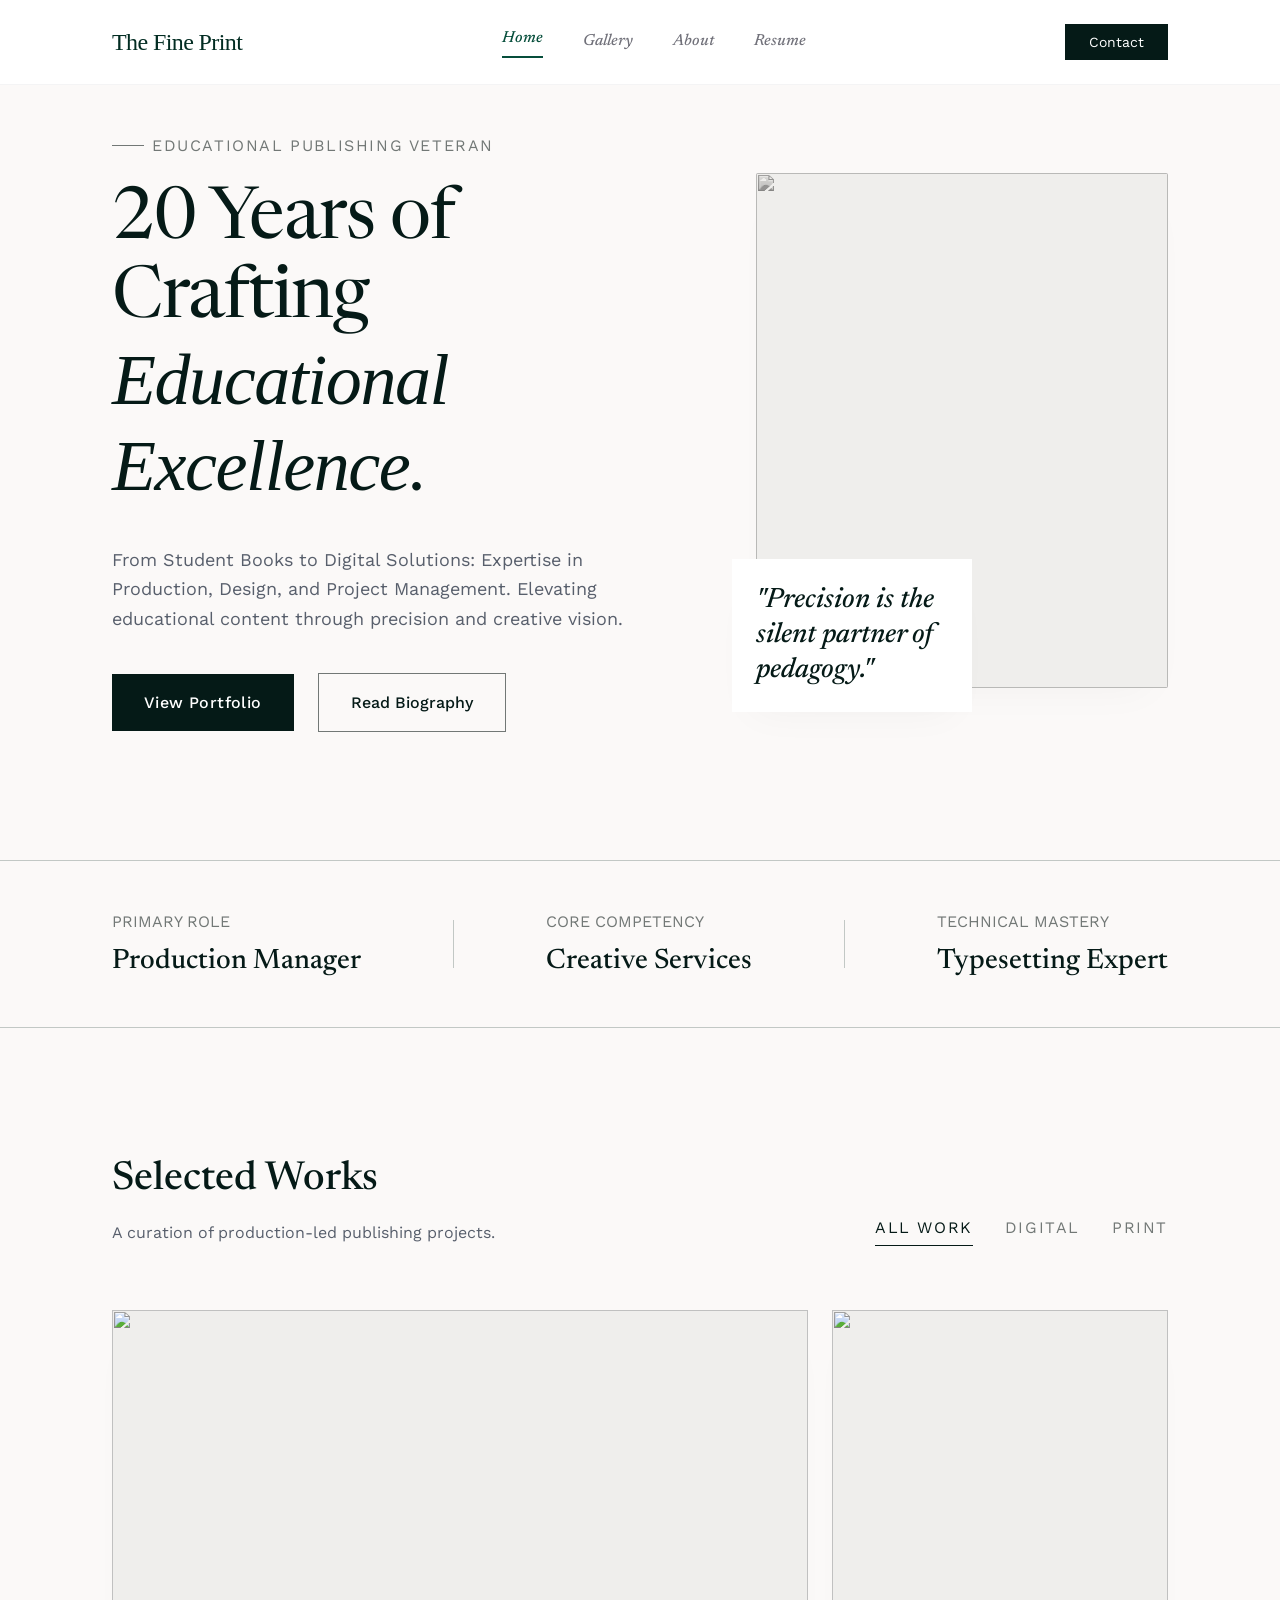
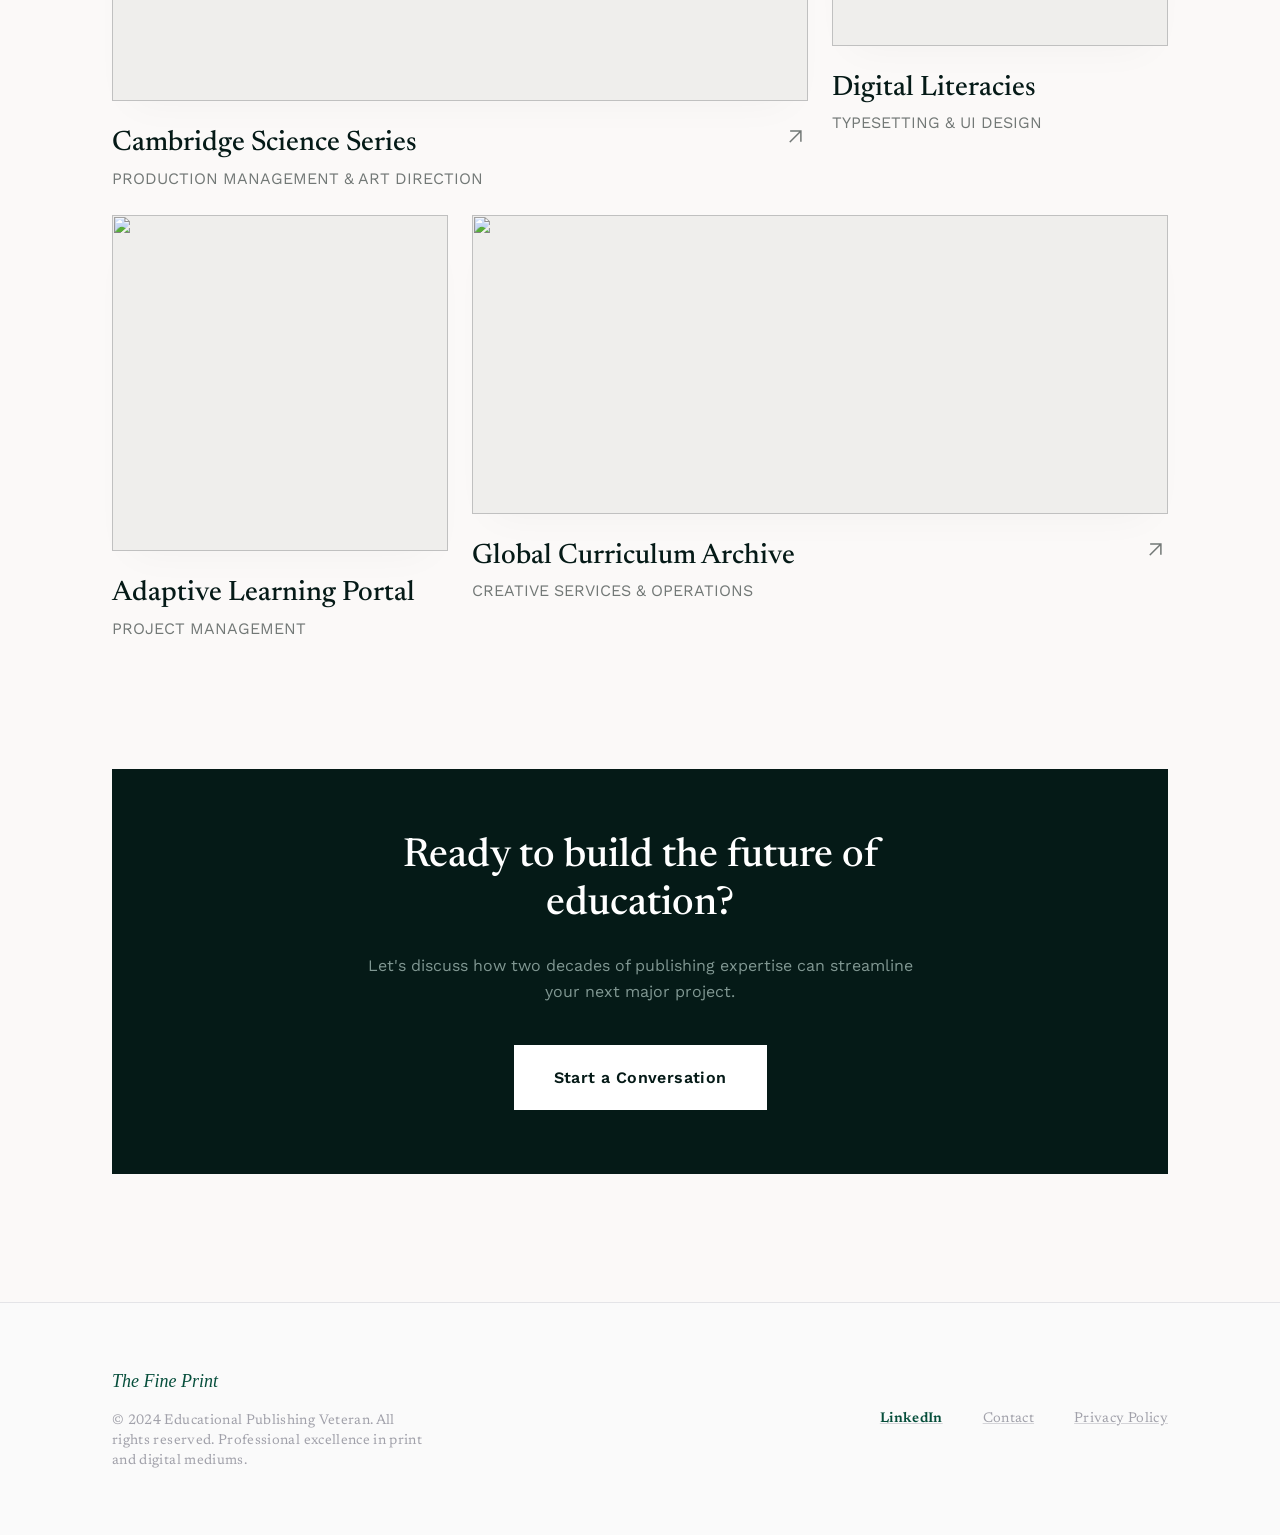
==== index.html @ 00e0f3ff "Add files via upload" ====
<!DOCTYPE html><html class="light" lang="en"><head>
<meta charset="utf-8">
<meta content="width=device-width, initial-scale=1.0" name="viewport">
<title>Publishing Archive | Professional Portfolio</title>
<script src="https://cdn.tailwindcss.com?plugins=forms,container-queries"></script>
<link href="https://fonts.googleapis.com/css2?family=Newsreader:ital,opsz,wght@0,6..72,200..800;1,6..72,200..800&amp;family=Work+Sans:wght@300;400;500;600&amp;display=swap" rel="stylesheet">
<link href="https://fonts.googleapis.com/css2?family=Material+Symbols+Outlined:wght,FILL@100..700,0..1&amp;display=swap" rel="stylesheet">
<link href="https://fonts.googleapis.com/css2?family=Material+Symbols+Outlined:wght,FILL@100..700,0..1&amp;display=swap" rel="stylesheet">
<script id="tailwind-config">
      tailwind.config = {
        darkMode: "class",
        theme: {
          extend: {
            "colors": {
                    "surface-container-high": "#e9e8e6",
                    "outline": "#727876",
                    "inverse-surface": "#303130",
                    "surface": "#fbf9f8",
                    "surface-bright": "#fbf9f8",
                    "surface-container": "#efeeec",
                    "on-primary-fixed-variant": "#364b46",
                    "tertiary": "#25120b",
                    "on-surface": "#1b1c1b",
                    "error-container": "#ffdad6",
                    "on-secondary": "#ffffff",
                    "on-background": "#1b1c1b",
                    "on-secondary-fixed": "#151c27",
                    "tertiary-container": "#3c261e",
                    "secondary": "#585f6c",
                    "secondary-fixed-dim": "#c0c7d6",
                    "surface-tint": "#4d635e",
                    "secondary-fixed": "#dce2f3",
                    "on-error-container": "#93000a",
                    "on-primary-container": "#809792",
                    "inverse-on-surface": "#f2f0ef",
                    "on-primary": "#ffffff",
                    "surface-container-low": "#f5f3f2",
                    "on-tertiary-fixed": "#2a170f",
                    "surface-container-highest": "#e3e2e1",
                    "secondary-container": "#dce2f3",
                    "primary-container": "#1a2f2b",
                    "on-error": "#ffffff",
                    "outline-variant": "#c2c8c5",
                    "on-tertiary": "#ffffff",
                    "primary": "#051a17",
                    "surface-container-lowest": "#ffffff",
                    "background": "#fbf9f8",
                    "primary-fixed-dim": "#b4ccc5",
                    "primary-fixed": "#d0e8e1",
                    "on-tertiary-container": "#ac8c80",
                    "on-secondary-fixed-variant": "#404754",
                    "tertiary-fixed-dim": "#e3bfb3",
                    "surface-dim": "#dbdad8",
                    "on-secondary-container": "#5e6572",
                    "inverse-primary": "#b4ccc5",
                    "error": "#ba1a1a",
                    "surface-variant": "#e3e2e1",
                    "on-tertiary-fixed-variant": "#5a4138",
                    "on-surface-variant": "#424846",
                    "on-primary-fixed": "#091f1b",
                    "tertiary-fixed": "#ffdbcf"
            },
            "borderRadius": {
                    "DEFAULT": "0.125rem",
                    "lg": "0.25rem",
                    "xl": "0.5rem",
                    "full": "0.75rem"
            },
            "spacing": {
                    "gutter": "32px",
                    "stack-lg": "48px",
                    "container-max": "1120px",
                    "section-padding": "128px",
                    "stack-md": "24px",
                    "unit": "8px",
                    "stack-sm": "12px"
            },
            "fontFamily": {
                    "headline-lg": ["Newsreader"],
                    "body-md": ["Work Sans"],
                    "body-lg": ["Work Sans"],
                    "headline-md": ["Newsreader"],
                    "label-sm": ["Work Sans"],
                    "display-xl": ["Newsreader"]
            },
            "fontSize": {
                    "headline-lg": ["2.5rem", {"lineHeight": "1.2", "fontWeight": "500"}],
                    "body-md": ["1rem", {"lineHeight": "1.6", "fontWeight": "400"}],
                    "body-lg": ["1.125rem", {"lineHeight": "1.7", "fontWeight": "400"}],
                    "headline-md": ["1.75rem", {"lineHeight": "1.3", "fontWeight": "500"}],
                    "label-sm": ["0.75rem", {"lineHeight": "1", "letterSpacing": "0.05em", "fontWeight": "600"}],
                    "display-xl": ["4.5rem", {"lineHeight": "1.1", "letterSpacing": "-0.02em", "fontWeight": "400"}]
            }
          },
        },
      }
    </script>
<style>
        body { background-color: #fbf9f8; color: #1b1c1b; -webkit-font-smoothing: antialiased; }
        .material-symbols-outlined { font-variation-settings: 'FILL' 0, 'wght' 300, 'GRAD' 0, 'opsz' 24; }
        .ambient-shadow { box-shadow: 0 20px 40px -20px rgba(5, 26, 23, 0.04); }
    </style>
<style>*, ::before, ::after{--tw-border-spacing-x:0;--tw-border-spacing-y:0;--tw-translate-x:0;--tw-translate-y:0;--tw-rotate:0;--tw-skew-x:0;--tw-skew-y:0;--tw-scale-x:1;--tw-scale-y:1;--tw-pan-x: ;--tw-pan-y: ;--tw-pinch-zoom: ;--tw-scroll-snap-strictness:proximity;--tw-gradient-from-position: ;--tw-gradient-via-position: ;--tw-gradient-to-position: ;--tw-ordinal: ;--tw-slashed-zero: ;--tw-numeric-figure: ;--tw-numeric-spacing: ;--tw-numeric-fraction: ;--tw-ring-inset: ;--tw-ring-offset-width:0px;--tw-ring-offset-color:#fff;--tw-ring-color:rgb(59 130 246 / 0.5);--tw-ring-offset-shadow:0 0 #0000;--tw-ring-shadow:0 0 #0000;--tw-shadow:0 0 #0000;--tw-shadow-colored:0 0 #0000;--tw-blur: ;--tw-brightness: ;--tw-contrast: ;--tw-grayscale: ;--tw-hue-rotate: ;--tw-invert: ;--tw-saturate: ;--tw-sepia: ;--tw-drop-shadow: ;--tw-backdrop-blur: ;--tw-backdrop-brightness: ;--tw-backdrop-contrast: ;--tw-backdrop-grayscale: ;--tw-backdrop-hue-rotate: ;--tw-backdrop-invert: ;--tw-backdrop-opacity: ;--tw-backdrop-saturate: ;--tw-backdrop-sepia: ;--tw-contain-size: ;--tw-contain-layout: ;--tw-contain-paint: ;--tw-contain-style: }::backdrop{--tw-border-spacing-x:0;--tw-border-spacing-y:0;--tw-translate-x:0;--tw-translate-y:0;--tw-rotate:0;--tw-skew-x:0;--tw-skew-y:0;--tw-scale-x:1;--tw-scale-y:1;--tw-pan-x: ;--tw-pan-y: ;--tw-pinch-zoom: ;--tw-scroll-snap-strictness:proximity;--tw-gradient-from-position: ;--tw-gradient-via-position: ;--tw-gradient-to-position: ;--tw-ordinal: ;--tw-slashed-zero: ;--tw-numeric-figure: ;--tw-numeric-spacing: ;--tw-numeric-fraction: ;--tw-ring-inset: ;--tw-ring-offset-width:0px;--tw-ring-offset-color:#fff;--tw-ring-color:rgb(59 130 246 / 0.5);--tw-ring-offset-shadow:0 0 #0000;--tw-ring-shadow:0 0 #0000;--tw-shadow:0 0 #0000;--tw-shadow-colored:0 0 #0000;--tw-blur: ;--tw-brightness: ;--tw-contrast: ;--tw-grayscale: ;--tw-hue-rotate: ;--tw-invert: ;--tw-saturate: ;--tw-sepia: ;--tw-drop-shadow: ;--tw-backdrop-blur: ;--tw-backdrop-brightness: ;--tw-backdrop-contrast: ;--tw-backdrop-grayscale: ;--tw-backdrop-hue-rotate: ;--tw-backdrop-invert: ;--tw-backdrop-opacity: ;--tw-backdrop-saturate: ;--tw-backdrop-sepia: ;--tw-contain-size: ;--tw-contain-layout: ;--tw-contain-paint: ;--tw-contain-style: }/* ! tailwindcss v3.4.17 | MIT License | https://tailwindcss.com */*,::after,::before{box-sizing:border-box;border-width:0;border-style:solid;border-color:#e5e7eb}::after,::before{--tw-content:''}:host,html{line-height:1.5;-webkit-text-size-adjust:100%;-moz-tab-size:4;tab-size:4;font-family:ui-sans-serif, system-ui, sans-serif, "Apple Color Emoji", "Segoe UI Emoji", "Segoe UI Symbol", "Noto Color Emoji";font-feature-settings:normal;font-variation-settings:normal;-webkit-tap-highlight-color:transparent}body{margin:0;line-height:inherit}hr{height:0;color:inherit;border-top-width:1px}abbr:where([title]){-webkit-text-decoration:underline dotted;text-decoration:underline dotted}h1,h2,h3,h4,h5,h6{font-size:inherit;font-weight:inherit}a{color:inherit;text-decoration:inherit}b,strong{font-weight:bolder}code,kbd,pre,samp{font-family:ui-monospace, SFMono-Regular, Menlo, Monaco, Consolas, "Liberation Mono", "Courier New", monospace;font-feature-settings:normal;font-variation-settings:normal;font-size:1em}small{font-size:80%}sub,sup{font-size:75%;line-height:0;position:relative;vertical-align:baseline}sub{bottom:-.25em}sup{top:-.5em}table{text-indent:0;border-color:inherit;border-collapse:collapse}button,input,optgroup,select,textarea{font-family:inherit;font-feature-settings:inherit;font-variation-settings:inherit;font-size:100%;font-weight:inherit;line-height:inherit;letter-spacing:inherit;color:inherit;margin:0;padding:0}button,select{text-transform:none}button,input:where([type=button]),input:where([type=reset]),input:where([type=submit]){-webkit-appearance:button;background-color:transparent;background-image:none}:-moz-focusring{outline:auto}:-moz-ui-invalid{box-shadow:none}progress{vertical-align:baseline}::-webkit-inner-spin-button,::-webkit-outer-spin-button{height:auto}[type=search]{-webkit-appearance:textfield;outline-offset:-2px}::-webkit-search-decoration{-webkit-appearance:none}::-webkit-file-upload-button{-webkit-appearance:button;font:inherit}summary{display:list-item}blockquote,dd,dl,figure,h1,h2,h3,h4,h5,h6,hr,p,pre{margin:0}fieldset{margin:0;padding:0}legend{padding:0}menu,ol,ul{list-style:none;margin:0;padding:0}dialog{padding:0}textarea{resize:vertical}input::placeholder,textarea::placeholder{opacity:1;color:#9ca3af}[role=button],button{cursor:pointer}:disabled{cursor:default}audio,canvas,embed,iframe,img,object,svg,video{display:block;vertical-align:middle}img,video{max-width:100%;height:auto}[hidden]:where(:not([hidden=until-found])){display:none}[type='text'],input:where(:not([type])),[type='email'],[type='url'],[type='password'],[type='number'],[type='date'],[type='datetime-local'],[type='month'],[type='search'],[type='tel'],[type='time'],[type='week'],[multiple],textarea,select{-webkit-appearance:none;appearance:none;background-color:#fff;border-color:#6b7280;border-width:1px;border-radius:0px;padding-top:0.5rem;padding-right:0.75rem;padding-bottom:0.5rem;padding-left:0.75rem;font-size:1rem;line-height:1.5rem;--tw-shadow:0 0 #0000;}[type='text']:focus, input:where(:not([type])):focus, [type='email']:focus, [type='url']:focus, [type='password']:focus, [type='number']:focus, [type='date']:focus, [type='datetime-local']:focus, [type='month']:focus, [type='search']:focus, [type='tel']:focus, [type='time']:focus, [type='week']:focus, [multiple]:focus, textarea:focus, select:focus{outline:2px solid transparent;outline-offset:2px;--tw-ring-inset:var(--tw-empty,/*!*/ /*!*/);--tw-ring-offset-width:0px;--tw-ring-offset-color:#fff;--tw-ring-color:#2563eb;--tw-ring-offset-shadow:var(--tw-ring-inset) 0 0 0 var(--tw-ring-offset-width) var(--tw-ring-offset-color);--tw-ring-shadow:var(--tw-ring-inset) 0 0 0 calc(1px + var(--tw-ring-offset-width)) var(--tw-ring-color);box-shadow:var(--tw-ring-offset-shadow), var(--tw-ring-shadow), var(--tw-shadow);border-color:#2563eb}input::placeholder,textarea::placeholder{color:#6b7280;opacity:1}::-webkit-datetime-edit-fields-wrapper{padding:0}::-webkit-date-and-time-value{min-height:1.5em;text-align:inherit}::-webkit-datetime-edit{display:inline-flex}::-webkit-datetime-edit,::-webkit-datetime-edit-year-field,::-webkit-datetime-edit-month-field,::-webkit-datetime-edit-day-field,::-webkit-datetime-edit-hour-field,::-webkit-datetime-edit-minute-field,::-webkit-datetime-edit-second-field,::-webkit-datetime-edit-millisecond-field,::-webkit-datetime-edit-meridiem-field{padding-top:0;padding-bottom:0}select{background-image:url("data:image/svg+xml,%3csvg xmlns='http://www.w3.org/2000/svg' fill='none' viewBox='0 0 20 20'%3e%3cpath stroke='%236b7280' stroke-linecap='round' stroke-linejoin='round' stroke-width='1.5' d='M6 8l4 4 4-4'/%3e%3c/svg%3e");background-position:right 0.5rem center;background-repeat:no-repeat;background-size:1.5em 1.5em;padding-right:2.5rem;print-color-adjust:exact}[multiple],[size]:where(select:not([size="1"])){background-image:initial;background-position:initial;background-repeat:unset;background-size:initial;padding-right:0.75rem;print-color-adjust:unset}[type='checkbox'],[type='radio']{-webkit-appearance:none;appearance:none;padding:0;print-color-adjust:exact;display:inline-block;vertical-align:middle;background-origin:border-box;-webkit-user-select:none;user-select:none;flex-shrink:0;height:1rem;width:1rem;color:#2563eb;background-color:#fff;border-color:#6b7280;border-width:1px;--tw-shadow:0 0 #0000}[type='checkbox']{border-radius:0px}[type='radio']{border-radius:100%}[type='checkbox']:focus,[type='radio']:focus{outline:2px solid transparent;outline-offset:2px;--tw-ring-inset:var(--tw-empty,/*!*/ /*!*/);--tw-ring-offset-width:2px;--tw-ring-offset-color:#fff;--tw-ring-color:#2563eb;--tw-ring-offset-shadow:var(--tw-ring-inset) 0 0 0 var(--tw-ring-offset-width) var(--tw-ring-offset-color);--tw-ring-shadow:var(--tw-ring-inset) 0 0 0 calc(2px + var(--tw-ring-offset-width)) var(--tw-ring-color);box-shadow:var(--tw-ring-offset-shadow), var(--tw-ring-shadow), var(--tw-shadow)}[type='checkbox']:checked,[type='radio']:checked{border-color:transparent;background-color:currentColor;background-size:100% 100%;background-position:center;background-repeat:no-repeat}[type='checkbox']:checked{background-image:url("data:image/svg+xml,%3csvg viewBox='0 0 16 16' fill='white' xmlns='http://www.w3.org/2000/svg'%3e%3cpath d='M12.207 4.793a1 1 0 010 1.414l-5 5a1 1 0 01-1.414 0l-2-2a1 1 0 011.414-1.414L6.5 9.086l4.293-4.293a1 1 0 011.414 0z'/%3e%3c/svg%3e");}@media (forced-colors: active) {[type='checkbox']:checked{-webkit-appearance:auto;appearance:auto}}[type='radio']:checked{background-image:url("data:image/svg+xml,%3csvg viewBox='0 0 16 16' fill='white' xmlns='http://www.w3.org/2000/svg'%3e%3ccircle cx='8' cy='8' r='3'/%3e%3c/svg%3e");}@media (forced-colors: active) {[type='radio']:checked{-webkit-appearance:auto;appearance:auto}}[type='checkbox']:checked:hover,[type='checkbox']:checked:focus,[type='radio']:checked:hover,[type='radio']:checked:focus{border-color:transparent;background-color:currentColor}[type='checkbox']:indeterminate{background-image:url("data:image/svg+xml,%3csvg xmlns='http://www.w3.org/2000/svg' fill='none' viewBox='0 0 16 16'%3e%3cpath stroke='white' stroke-linecap='round' stroke-linejoin='round' stroke-width='2' d='M4 8h8'/%3e%3c/svg%3e");border-color:transparent;background-color:currentColor;background-size:100% 100%;background-position:center;background-repeat:no-repeat;}@media (forced-colors: active) {[type='checkbox']:indeterminate{-webkit-appearance:auto;appearance:auto}}[type='checkbox']:indeterminate:hover,[type='checkbox']:indeterminate:focus{border-color:transparent;background-color:currentColor}[type='file']{background:unset;border-color:inherit;border-width:0;border-radius:0;padding:0;font-size:unset;line-height:inherit}[type='file']:focus{outline:1px solid ButtonText;outline:1px auto -webkit-focus-ring-color}.fixed{position:fixed}.absolute{position:absolute}.relative{position:relative}.-bottom-6{bottom:-1.5rem}.-left-6{left:-1.5rem}.top-0{top:0px}.z-50{z-index:50}.mx-auto{margin-left:auto;margin-right:auto}.mb-10{margin-bottom:2.5rem}.mb-16{margin-bottom:4rem}.mb-2{margin-bottom:0.5rem}.mb-4{margin-bottom:1rem}.mb-6{margin-bottom:1.5rem}.mb-8{margin-bottom:2rem}.mb-\[128px\]{margin-bottom:128px}.mt-1{margin-top:0.25rem}.mt-32{margin-top:8rem}.flex{display:flex}.inline-flex{display:inline-flex}.grid{display:grid}.hidden{display:none}.aspect-\[16\/9\]{aspect-ratio:16/9}.aspect-\[21\/9\]{aspect-ratio:21/9}.aspect-\[4\/5\]{aspect-ratio:4/5}.aspect-square{aspect-ratio:1 / 1}.h-12{height:3rem}.h-full{height:100%}.h-px{height:1px}.w-8{width:2rem}.w-full{width:100%}.w-px{width:1px}.max-w-2xl{max-width:42rem}.max-w-\[1120px\]{max-width:1120px}.max-w-\[240px\]{max-width:240px}.max-w-lg{max-width:32rem}.max-w-xl{max-width:36rem}.max-w-xs{max-width:20rem}.grid-cols-1{grid-template-columns:repeat(1, minmax(0, 1fr))}.flex-col{flex-direction:column}.items-start{align-items:flex-start}.items-end{align-items:flex-end}.items-center{align-items:center}.justify-between{justify-content:space-between}.gap-10{gap:2.5rem}.gap-12{gap:3rem}.gap-2{gap:0.5rem}.gap-4{gap:1rem}.gap-6{gap:1.5rem}.gap-8{gap:2rem}.overflow-hidden{overflow:hidden}.rounded-sm{border-radius:0.125rem}.border{border-width:1px}.border-y{border-top-width:1px;border-bottom-width:1px}.border-b{border-bottom-width:1px}.border-b-2{border-bottom-width:2px}.border-t{border-top-width:1px}.border-emerald-900{--tw-border-opacity:1;border-color:rgb(6 78 59 / var(--tw-border-opacity, 1))}.border-outline{--tw-border-opacity:1;border-color:rgb(114 120 118 / var(--tw-border-opacity, 1))}.border-outline-variant{--tw-border-opacity:1;border-color:rgb(194 200 197 / var(--tw-border-opacity, 1))}.border-primary{--tw-border-opacity:1;border-color:rgb(5 26 23 / var(--tw-border-opacity, 1))}.border-zinc-100{--tw-border-opacity:1;border-color:rgb(244 244 245 / var(--tw-border-opacity, 1))}.border-zinc-200{--tw-border-opacity:1;border-color:rgb(228 228 231 / var(--tw-border-opacity, 1))}.bg-outline{--tw-bg-opacity:1;background-color:rgb(114 120 118 / var(--tw-bg-opacity, 1))}.bg-outline-variant{--tw-bg-opacity:1;background-color:rgb(194 200 197 / var(--tw-bg-opacity, 1))}.bg-primary{--tw-bg-opacity:1;background-color:rgb(5 26 23 / var(--tw-bg-opacity, 1))}.bg-surface-container{--tw-bg-opacity:1;background-color:rgb(239 238 236 / var(--tw-bg-opacity, 1))}.bg-white{--tw-bg-opacity:1;background-color:rgb(255 255 255 / var(--tw-bg-opacity, 1))}.bg-white\/90{background-color:rgb(255 255 255 / 0.9)}.bg-zinc-50{--tw-bg-opacity:1;background-color:rgb(250 250 250 / var(--tw-bg-opacity, 1))}.object-cover{object-fit:cover}.p-16{padding:4rem}.p-6{padding:1.5rem}.px-10{padding-left:2.5rem;padding-right:2.5rem}.px-6{padding-left:1.5rem;padding-right:1.5rem}.px-8{padding-left:2rem;padding-right:2rem}.py-12{padding-top:3rem;padding-bottom:3rem}.py-16{padding-top:4rem;padding-bottom:4rem}.py-2{padding-top:0.5rem;padding-bottom:0.5rem}.py-4{padding-top:1rem;padding-bottom:1rem}.py-5{padding-top:1.25rem;padding-bottom:1.25rem}.py-6{padding-top:1.5rem;padding-bottom:1.5rem}.pb-1{padding-bottom:0.25rem}.pt-32{padding-top:8rem}.text-center{text-align:center}.font-\[\'Newsreader\'\]{font-family:'Newsreader'}.font-body-lg{font-family:Work Sans}.font-body-md{font-family:Work Sans}.font-display-xl{font-family:Newsreader}.font-headline-lg{font-family:Newsreader}.font-headline-md{font-family:Newsreader}.font-label-sm{font-family:Work Sans}.font-serif{font-family:ui-serif, Georgia, Cambria, "Times New Roman", Times, serif}.text-2xl{font-size:1.5rem;line-height:2rem}.text-body-lg{font-size:1.125rem;line-height:1.7;font-weight:400}.text-body-md{font-size:1rem;line-height:1.6;font-weight:400}.text-display-xl{font-size:4.5rem;line-height:1.1;letter-spacing:-0.02em;font-weight:400}.text-headline-lg{font-size:2.5rem;line-height:1.2;font-weight:500}.text-headline-md{font-size:1.75rem;line-height:1.3;font-weight:500}.text-lg{font-size:1.125rem;line-height:1.75rem}.text-sm{font-size:0.875rem;line-height:1.25rem}.font-medium{font-weight:500}.font-semibold{font-weight:600}.uppercase{text-transform:uppercase}.italic{font-style:italic}.leading-relaxed{line-height:1.625}.leading-tight{line-height:1.25}.tracking-tight{letter-spacing:-0.025em}.tracking-wide{letter-spacing:0.025em}.tracking-widest{letter-spacing:0.1em}.text-emerald-900{--tw-text-opacity:1;color:rgb(6 78 59 / var(--tw-text-opacity, 1))}.text-emerald-950{--tw-text-opacity:1;color:rgb(2 44 34 / var(--tw-text-opacity, 1))}.text-on-primary{--tw-text-opacity:1;color:rgb(255 255 255 / var(--tw-text-opacity, 1))}.text-on-primary-container{--tw-text-opacity:1;color:rgb(128 151 146 / var(--tw-text-opacity, 1))}.text-outline{--tw-text-opacity:1;color:rgb(114 120 118 / var(--tw-text-opacity, 1))}.text-primary{--tw-text-opacity:1;color:rgb(5 26 23 / var(--tw-text-opacity, 1))}.text-secondary{--tw-text-opacity:1;color:rgb(88 95 108 / var(--tw-text-opacity, 1))}.text-zinc-400{--tw-text-opacity:1;color:rgb(161 161 170 / var(--tw-text-opacity, 1))}.text-zinc-500{--tw-text-opacity:1;color:rgb(113 113 122 / var(--tw-text-opacity, 1))}.underline{-webkit-text-decoration-line:underline;text-decoration-line:underline}.decoration-zinc-300{-webkit-text-decoration-color:#d4d4d8;text-decoration-color:#d4d4d8}.opacity-90{opacity:0.9}.mix-blend-multiply{mix-blend-mode:multiply}.grayscale{--tw-grayscale:grayscale(100%);filter:var(--tw-blur) var(--tw-brightness) var(--tw-contrast) var(--tw-grayscale) var(--tw-hue-rotate) var(--tw-invert) var(--tw-saturate) var(--tw-sepia) var(--tw-drop-shadow)}.backdrop-blur-sm{--tw-backdrop-blur:blur(4px);-webkit-backdrop-filter:var(--tw-backdrop-blur) var(--tw-backdrop-brightness) var(--tw-backdrop-contrast) var(--tw-backdrop-grayscale) var(--tw-backdrop-hue-rotate) var(--tw-backdrop-invert) var(--tw-backdrop-opacity) var(--tw-backdrop-saturate) var(--tw-backdrop-sepia);backdrop-filter:var(--tw-backdrop-blur) var(--tw-backdrop-brightness) var(--tw-backdrop-contrast) var(--tw-backdrop-grayscale) var(--tw-backdrop-hue-rotate) var(--tw-backdrop-invert) var(--tw-backdrop-opacity) var(--tw-backdrop-saturate) var(--tw-backdrop-sepia)}.transition-all{transition-property:all;transition-timing-function:cubic-bezier(0.4, 0, 0.2, 1);transition-duration:150ms}.transition-colors{transition-property:color, background-color, border-color, fill, stroke, -webkit-text-decoration-color;transition-property:color, background-color, border-color, text-decoration-color, fill, stroke;transition-property:color, background-color, border-color, text-decoration-color, fill, stroke, -webkit-text-decoration-color;transition-timing-function:cubic-bezier(0.4, 0, 0.2, 1);transition-duration:150ms}.transition-transform{transition-property:transform;transition-timing-function:cubic-bezier(0.4, 0, 0.2, 1);transition-duration:150ms}.duration-300{transition-duration:300ms}.duration-700{transition-duration:700ms}.ease-in{transition-timing-function:cubic-bezier(0.4, 0, 1, 1)}.ease-in-out{transition-timing-function:cubic-bezier(0.4, 0, 0.2, 1)}.hover\:bg-emerald-900:hover{--tw-bg-opacity:1;background-color:rgb(6 78 59 / var(--tw-bg-opacity, 1))}.hover\:bg-surface-container:hover{--tw-bg-opacity:1;background-color:rgb(239 238 236 / var(--tw-bg-opacity, 1))}.hover\:text-emerald-700:hover{--tw-text-opacity:1;color:rgb(4 120 87 / var(--tw-text-opacity, 1))}.hover\:text-primary:hover{--tw-text-opacity:1;color:rgb(5 26 23 / var(--tw-text-opacity, 1))}.hover\:opacity-90:hover{opacity:0.9}.group:hover .group-hover\:scale-105{--tw-scale-x:1.05;--tw-scale-y:1.05;transform:translate(var(--tw-translate-x), var(--tw-translate-y)) rotate(var(--tw-rotate)) skewX(var(--tw-skew-x)) skewY(var(--tw-skew-y)) scaleX(var(--tw-scale-x)) scaleY(var(--tw-scale-y))}.group:hover .group-hover\:italic{font-style:italic}.dark\:border-emerald-300:is(.dark *){--tw-border-opacity:1;border-color:rgb(110 231 183 / var(--tw-border-opacity, 1))}.dark\:border-zinc-800:is(.dark *){--tw-border-opacity:1;border-color:rgb(39 39 42 / var(--tw-border-opacity, 1))}.dark\:border-zinc-900:is(.dark *){--tw-border-opacity:1;border-color:rgb(24 24 27 / var(--tw-border-opacity, 1))}.dark\:bg-zinc-900\/50:is(.dark *){background-color:rgb(24 24 27 / 0.5)}.dark\:bg-zinc-950\/90:is(.dark *){background-color:rgb(9 9 11 / 0.9)}.dark\:text-emerald-300:is(.dark *){--tw-text-opacity:1;color:rgb(110 231 183 / var(--tw-text-opacity, 1))}.dark\:text-emerald-400:is(.dark *){--tw-text-opacity:1;color:rgb(52 211 153 / var(--tw-text-opacity, 1))}.dark\:text-zinc-400:is(.dark *){--tw-text-opacity:1;color:rgb(161 161 170 / var(--tw-text-opacity, 1))}.dark\:text-zinc-50:is(.dark *){--tw-text-opacity:1;color:rgb(250 250 250 / var(--tw-text-opacity, 1))}.dark\:text-zinc-500:is(.dark *){--tw-text-opacity:1;color:rgb(113 113 122 / var(--tw-text-opacity, 1))}.dark\:hover\:text-emerald-200:hover:is(.dark *){--tw-text-opacity:1;color:rgb(167 243 208 / var(--tw-text-opacity, 1))}@media (min-width: 768px){.md\:col-span-2{grid-column:span 2 / span 2}.md\:col-span-5{grid-column:span 5 / span 5}.md\:col-span-7{grid-column:span 7 / span 7}.md\:block{display:block}.md\:flex{display:flex}.md\:grid-cols-12{grid-template-columns:repeat(12, minmax(0, 1fr))}.md\:grid-cols-3{grid-template-columns:repeat(3, minmax(0, 1fr))}.md\:flex-row{flex-direction:row}.md\:items-start{align-items:flex-start}}</style></head>
<body class="font-body-md text-body-md" data-mode="connect">
<!-- TopNavBar -->
<nav class="fixed top-0 w-full z-50 bg-white/90 backdrop-blur-sm dark:bg-zinc-950/90 border-b border-zinc-100 dark:border-zinc-900 transition-all ease-in-out duration-300">
<div class="max-w-[1120px] mx-auto flex justify-between items-center px-8 py-6">
<span class="text-2xl font-serif tracking-tight text-emerald-950 dark:text-zinc-50">The Fine Print</span>
<div class="hidden md:flex items-center gap-10 font-['Newsreader'] italic font-medium">
<a class="text-emerald-900 dark:text-emerald-300 border-b-2 border-emerald-900 dark:border-emerald-300 pb-1 hover:text-emerald-700 dark:hover:text-emerald-200 transition-colors duration-300" href="#">Home</a>
<a class="text-zinc-500 dark:text-zinc-400 hover:text-emerald-700 dark:hover:text-emerald-200 transition-colors duration-300" href="#">Gallery</a>
<a class="text-zinc-500 dark:text-zinc-400 hover:text-emerald-700 dark:hover:text-emerald-200 transition-colors duration-300" href="#">About</a>
<a class="text-zinc-500 dark:text-zinc-400 hover:text-emerald-700 dark:hover:text-emerald-200 transition-colors duration-300" href="#">Resume</a>
</div>
<button class="px-6 py-2 bg-primary text-on-primary font-body-md text-sm transition-all duration-300 hover:opacity-90">
                Contact
            </button>
</div>
</nav>
<main class="pt-32">
<!-- Hero Section -->
<section class="max-w-[1120px] mx-auto px-8 mb-[128px]">
<div class="grid grid-cols-1 md:grid-cols-12 gap-12 items-center">
<div class="md:col-span-7">
<div class="inline-flex items-center gap-2 mb-6 text-outline font-label-sm uppercase tracking-widest">
<span class="w-8 h-px bg-outline"></span>
                        Educational Publishing Veteran
                    </div>
<h1 class="font-display-xl text-display-xl text-primary mb-8 max-w-2xl">
                        20 Years of Crafting <span class="italic font-serif">Educational Excellence.</span>
</h1>
<p class="font-body-lg text-body-lg text-secondary mb-10 max-w-lg leading-relaxed">
                        From Student Books to Digital Solutions: Expertise in Production, Design, and Project Management. Elevating educational content through precision and creative vision.
                    </p>
<div class="flex items-center gap-6">
<button class="px-8 py-4 bg-primary text-on-primary font-body-md font-medium tracking-wide transition-all duration-300 hover:bg-emerald-900">
                            View Portfolio
                        </button>
<button class="px-8 py-4 border border-outline text-primary font-body-md font-medium transition-all duration-300 hover:bg-surface-container">
                            Read Biography
                        </button>
</div>
</div>
<div class="md:col-span-5 relative">
<div class="aspect-[4/5] bg-surface-container overflow-hidden rounded-sm ambient-shadow">
<img class="w-full h-full object-cover grayscale mix-blend-multiply opacity-90" data-alt="Close-up of a high-end hardcover book spine and thick textured paper pages in a minimalist studio setting with soft natural light" src="https://lh3.googleusercontent.com/aida-public/[base64]">
</div>
<div class="absolute -bottom-6 -left-6 bg-white p-6 ambient-shadow max-w-[240px]">
<p class="font-headline-md text-headline-md italic text-primary leading-tight">"Precision is the silent partner of pedagogy."</p>
</div>
</div>
</div>
</section>
<!-- Highlights Bar -->
<section class="w-full border-y border-outline-variant py-12 mb-[128px]">
<div class="max-w-[1120px] mx-auto px-8 flex flex-col md:flex-row justify-between items-center gap-8">
<div class="flex flex-col items-center md:items-start">
<span class="font-label-sm text-outline uppercase mb-2">Primary Role</span>
<span class="font-headline-md text-headline-md text-primary">Production Manager</span>
</div>
<div class="w-px h-12 bg-outline-variant hidden md:block"></div>
<div class="flex flex-col items-center md:items-start">
<span class="font-label-sm text-outline uppercase mb-2">Core Competency</span>
<span class="font-headline-md text-headline-md text-primary">Creative Services</span>
</div>
<div class="w-px h-12 bg-outline-variant hidden md:block"></div>
<div class="flex flex-col items-center md:items-start">
<span class="font-label-sm text-outline uppercase mb-2">Technical Mastery</span>
<span class="font-headline-md text-headline-md text-primary">Typesetting Expert</span>
</div>
</div>
</section>
<!-- Bento Portfolio Preview -->
<section class="max-w-[1120px] mx-auto px-8 mb-[128px]">
<div class="flex justify-between items-end mb-16">
<div>
<h2 class="font-headline-lg text-headline-lg text-primary mb-4">Selected Works</h2>
<p class="font-body-md text-secondary">A curation of production-led publishing projects.</p>
</div>
<div class="flex gap-8 font-label-sm text-outline tracking-widest uppercase">
<a class="text-primary border-b border-primary pb-1" href="#">All Work</a>
<a class="hover:text-primary transition-colors" href="#">Digital</a>
<a class="hover:text-primary transition-colors" href="#">Print</a>
</div>
</div>
<div class="grid grid-cols-1 md:grid-cols-3 gap-6">
<!-- Large Card -->
<div class="md:col-span-2 group">
<div class="aspect-[16/9] bg-surface-container mb-6 overflow-hidden ambient-shadow">
<img class="w-full h-full object-cover transition-transform duration-700 group-hover:scale-105" data-alt="Multiple open educational textbooks arranged neatly on a light wood surface with architectural shadows" src="https://lh3.googleusercontent.com/aida-public/[base64]">
</div>
<div class="flex justify-between items-start">
<div>
<h3 class="font-headline-md text-headline-md text-primary group-hover:italic transition-all">Cambridge Science Series</h3>
<p class="font-label-sm text-outline uppercase mt-1">Production Management &amp; Art Direction</p>
</div>
<span class="material-symbols-outlined text-outline">arrow_outward</span>
</div>
</div>
<!-- Small Card 1 -->
<div class="group">
<div class="aspect-square bg-surface-container mb-6 overflow-hidden ambient-shadow">
<img class="w-full h-full object-cover transition-transform duration-700 group-hover:scale-105" data-alt="Close up of sophisticated typography layout in a high-end academic journal" src="https://lh3.googleusercontent.com/aida-public/[base64]">
</div>
<div>
<h3 class="font-headline-md text-headline-md text-primary group-hover:italic transition-all">Digital Literacies</h3>
<p class="font-label-sm text-outline uppercase mt-1">Typesetting &amp; UI Design</p>
</div>
</div>
<!-- Small Card 2 -->
<div class="group">
<div class="aspect-square bg-surface-container mb-6 overflow-hidden ambient-shadow">
<img class="w-full h-full object-cover transition-transform duration-700 group-hover:scale-105" data-alt="Minimalist workspace with a tablet showing a digital learning interface next to a stack of books" src="https://lh3.googleusercontent.com/aida-public/[base64]">
</div>
<div>
<h3 class="font-headline-md text-headline-md text-primary group-hover:italic transition-all">Adaptive Learning Portal</h3>
<p class="font-label-sm text-outline uppercase mt-1">Project Management</p>
</div>
</div>
<!-- Wide Card -->
<div class="md:col-span-2 group">
<div class="aspect-[21/9] bg-surface-container mb-6 overflow-hidden ambient-shadow">
<img class="w-full h-full object-cover transition-transform duration-700 group-hover:scale-105" data-alt="Vast library with light streaming through high windows, symbolizing the depth of educational resources" src="https://lh3.googleusercontent.com/aida-public/[base64]">
</div>
<div class="flex justify-between items-start">
<div>
<h3 class="font-headline-md text-headline-md text-primary group-hover:italic transition-all">Global Curriculum Archive</h3>
<p class="font-label-sm text-outline uppercase mt-1">Creative Services &amp; Operations</p>
</div>
<span class="material-symbols-outlined text-outline">arrow_outward</span>
</div>
</div>
</div>
</section>
<!-- CTA Section -->
<section class="max-w-[1120px] mx-auto px-8 mb-[128px]">
<div class="bg-primary p-16 text-center text-on-primary">
<h2 class="font-display-xl text-headline-lg mb-6 max-w-2xl mx-auto">Ready to build the future of education?</h2>
<p class="font-body-lg text-on-primary-container mb-10 max-w-xl mx-auto">Let's discuss how two decades of publishing expertise can streamline your next major project.</p>
<button class="px-10 py-5 bg-white text-primary font-body-md font-semibold tracking-wide hover:bg-surface-container transition-colors">
                    Start a Conversation
                </button>
</div>
</section>
</main>
<!-- Footer -->
<footer class="w-full mt-32 bg-zinc-50 dark:bg-zinc-900/50 border-t border-zinc-200 dark:border-zinc-800 transition-all duration-300 ease-in">
<div class="max-w-[1120px] mx-auto flex flex-col md:flex-row justify-between items-center py-16 px-8 gap-8">
<div class="flex flex-col gap-4">
<span class="text-lg font-serif italic text-emerald-900 dark:text-emerald-400">The Fine Print</span>
<p class="font-['Newsreader'] text-sm tracking-wide text-zinc-400 dark:text-zinc-500 max-w-xs">
                    © 2024 Educational Publishing Veteran. All rights reserved. Professional excellence in print and digital mediums.
                </p>
</div>
<div class="flex gap-10 font-['Newsreader'] text-sm tracking-wide">
<a class="text-emerald-900 dark:text-emerald-300 font-semibold hover:text-emerald-700 dark:hover:text-emerald-200 underline decoration-zinc-300" href="#">LinkedIn</a>
<a class="text-zinc-400 dark:text-zinc-500 hover:text-emerald-700 dark:hover:text-emerald-200 underline decoration-zinc-300" href="#">Contact</a>
<a class="text-zinc-400 dark:text-zinc-500 hover:text-emerald-700 dark:hover:text-emerald-200 underline decoration-zinc-300" href="#">Privacy Policy</a>
</div>
</div>
</footer>
</body></html>
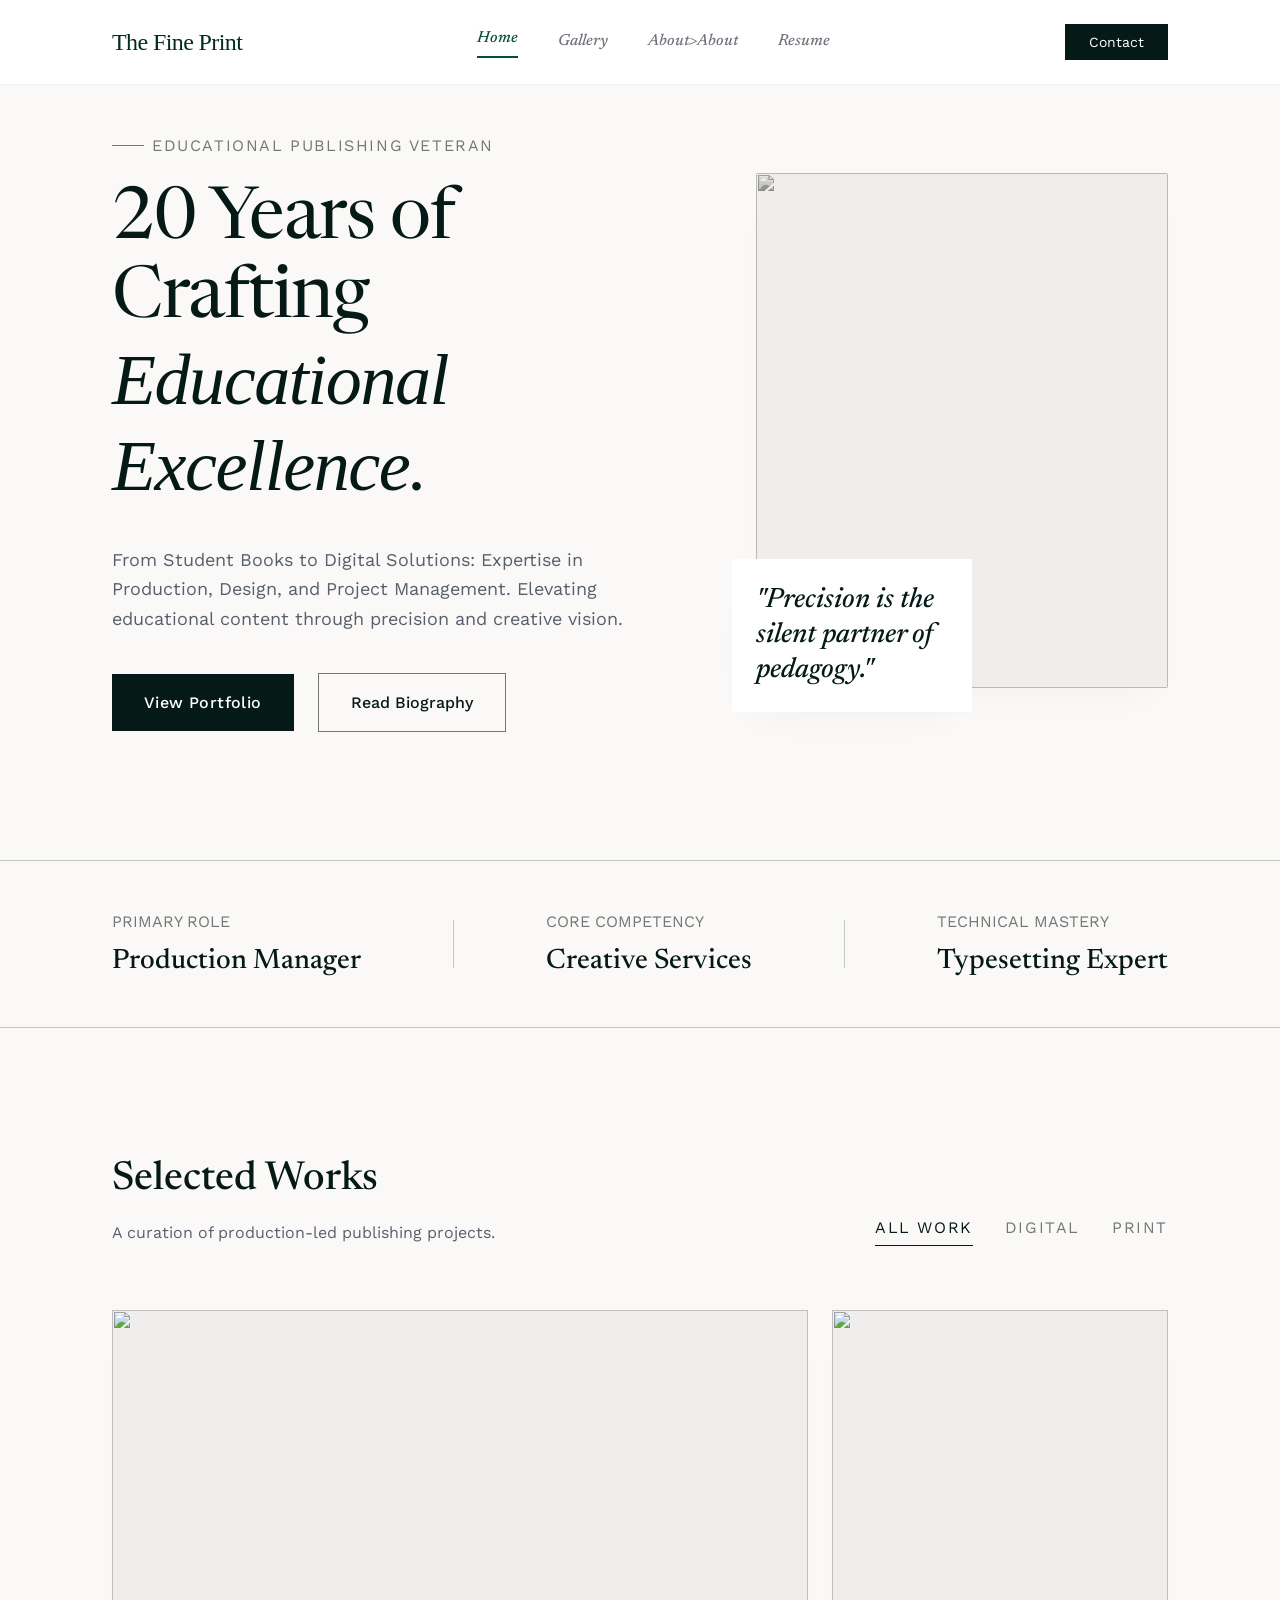
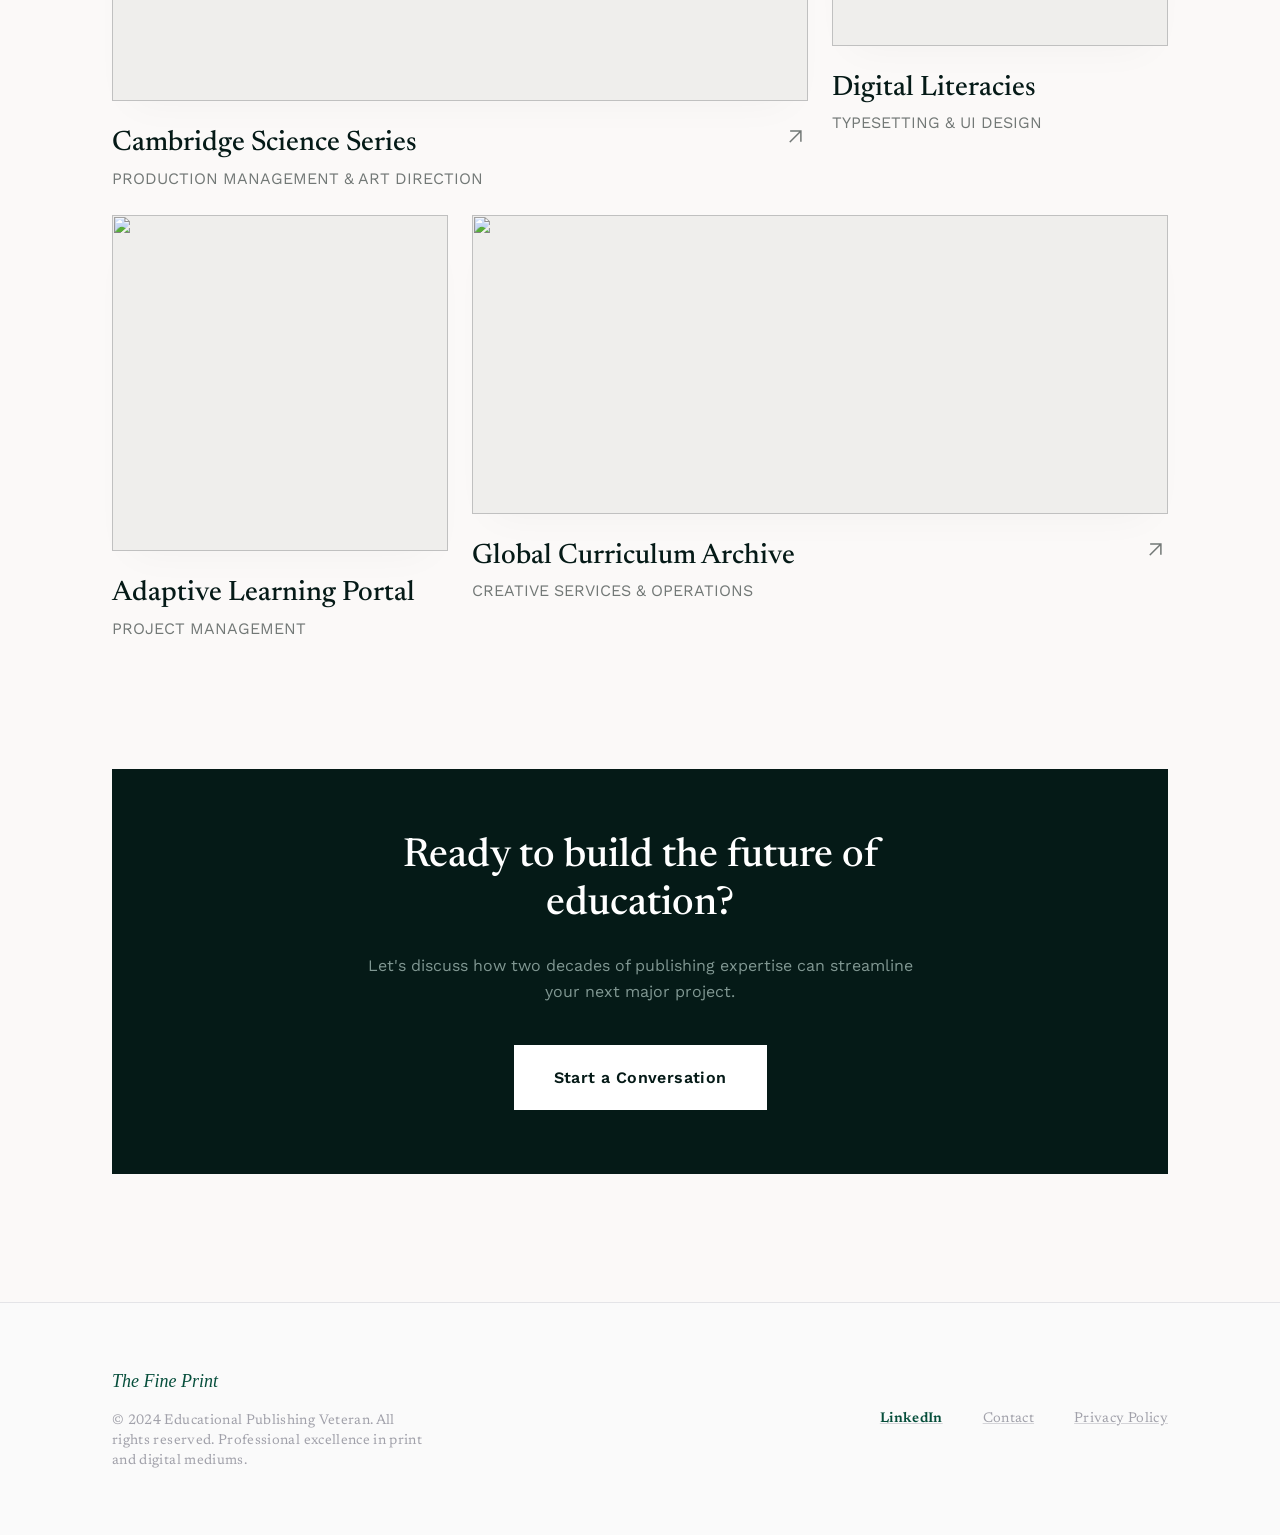
==== commit eaca858a: "Update index.html" ====
--- a/index.html
+++ b/index.html
@@ -109,7 +109,7 @@
 <div class="hidden md:flex items-center gap-10 font-['Newsreader'] italic font-medium">
 <a class="text-emerald-900 dark:text-emerald-300 border-b-2 border-emerald-900 dark:border-emerald-300 pb-1 hover:text-emerald-700 dark:hover:text-emerald-200 transition-colors duration-300" href="#">Home</a>
 <a class="text-zinc-500 dark:text-zinc-400 hover:text-emerald-700 dark:hover:text-emerald-200 transition-colors duration-300" href="#">Gallery</a>
-<a class="text-zinc-500 dark:text-zinc-400 hover:text-emerald-700 dark:hover:text-emerald-200 transition-colors duration-300" href="#">About</a>
+<a class="text-zinc-500 dark:text-zinc-400 hover:text-emerald-700 dark:hover:text-emerald-200 transition-colors duration-300" href="/about_resume">About>About</a>
 <a class="text-zinc-500 dark:text-zinc-400 hover:text-emerald-700 dark:hover:text-emerald-200 transition-colors duration-300" href="#">Resume</a>
 </div>
 <button class="px-6 py-2 bg-primary text-on-primary font-body-md text-sm transition-all duration-300 hover:opacity-90">
@@ -259,4 +259,4 @@
 </div>
 </div>
 </footer>
-</body></html>+</body></html>
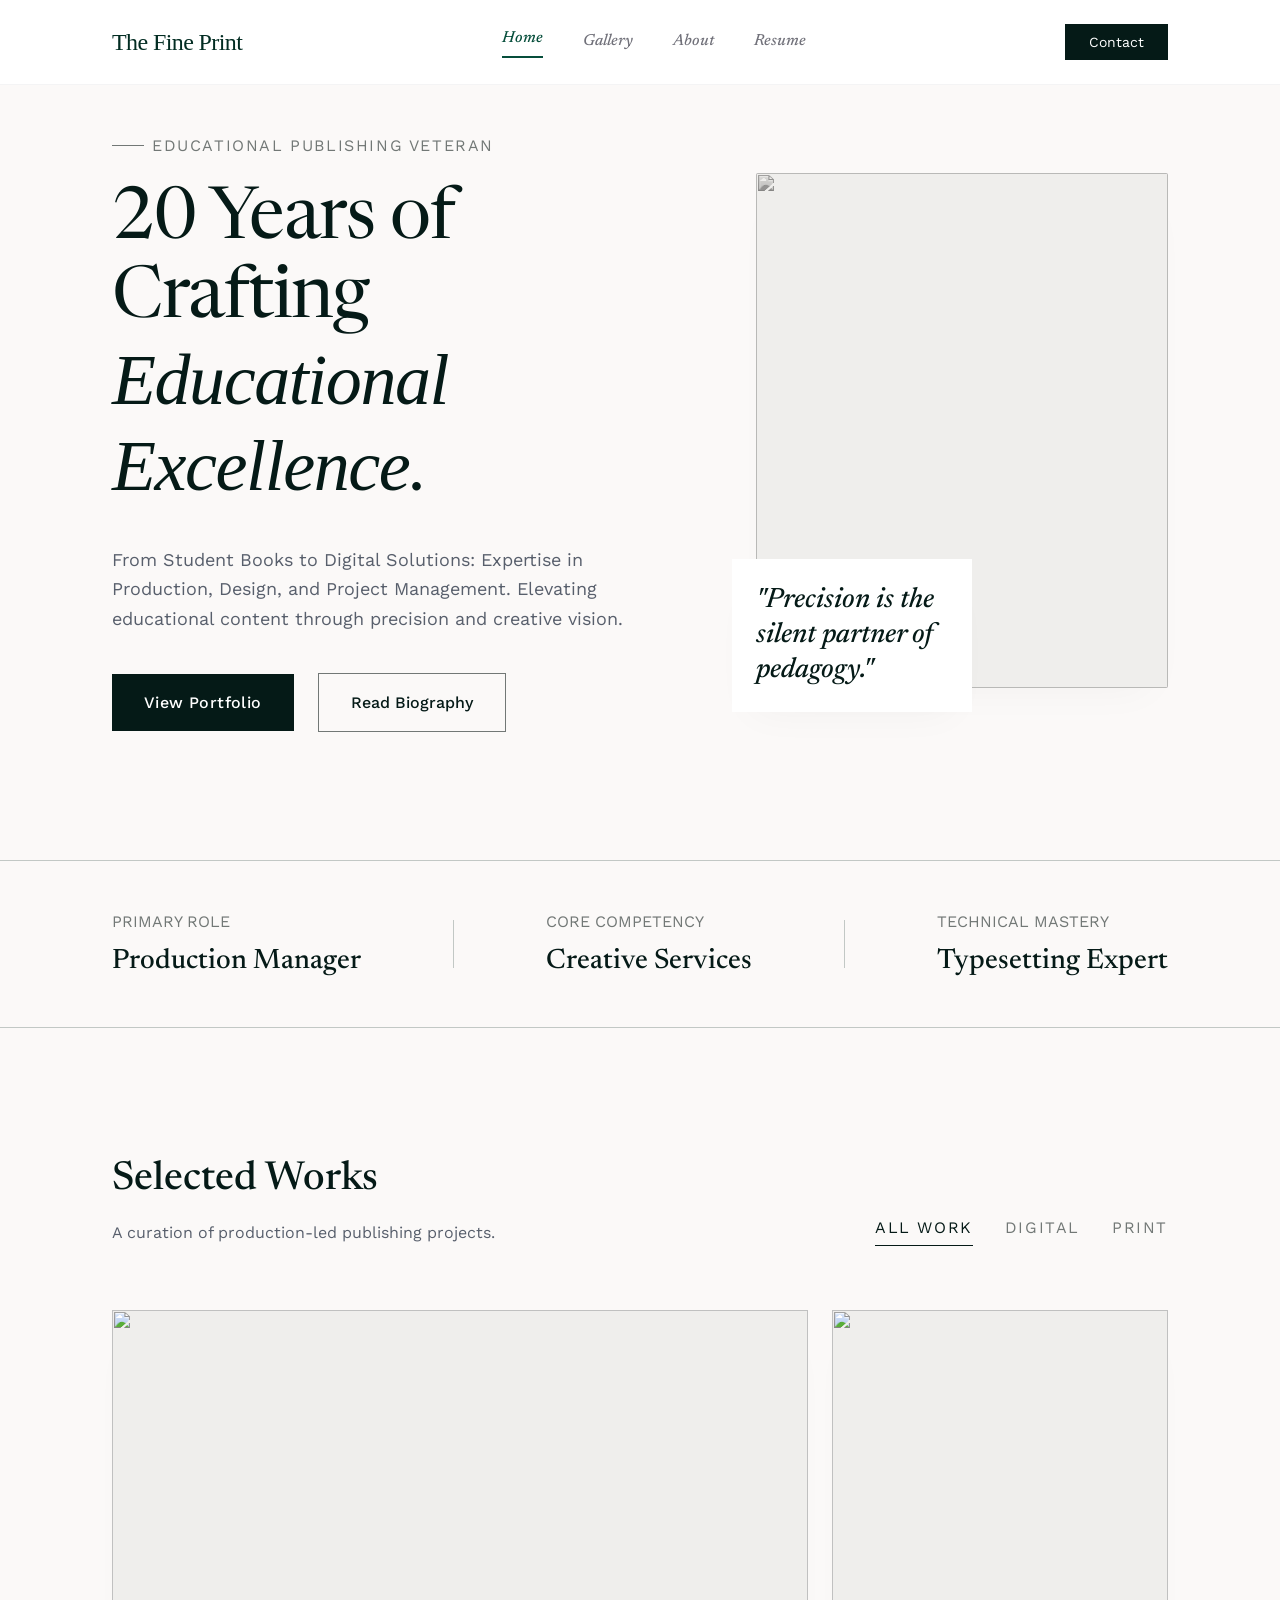
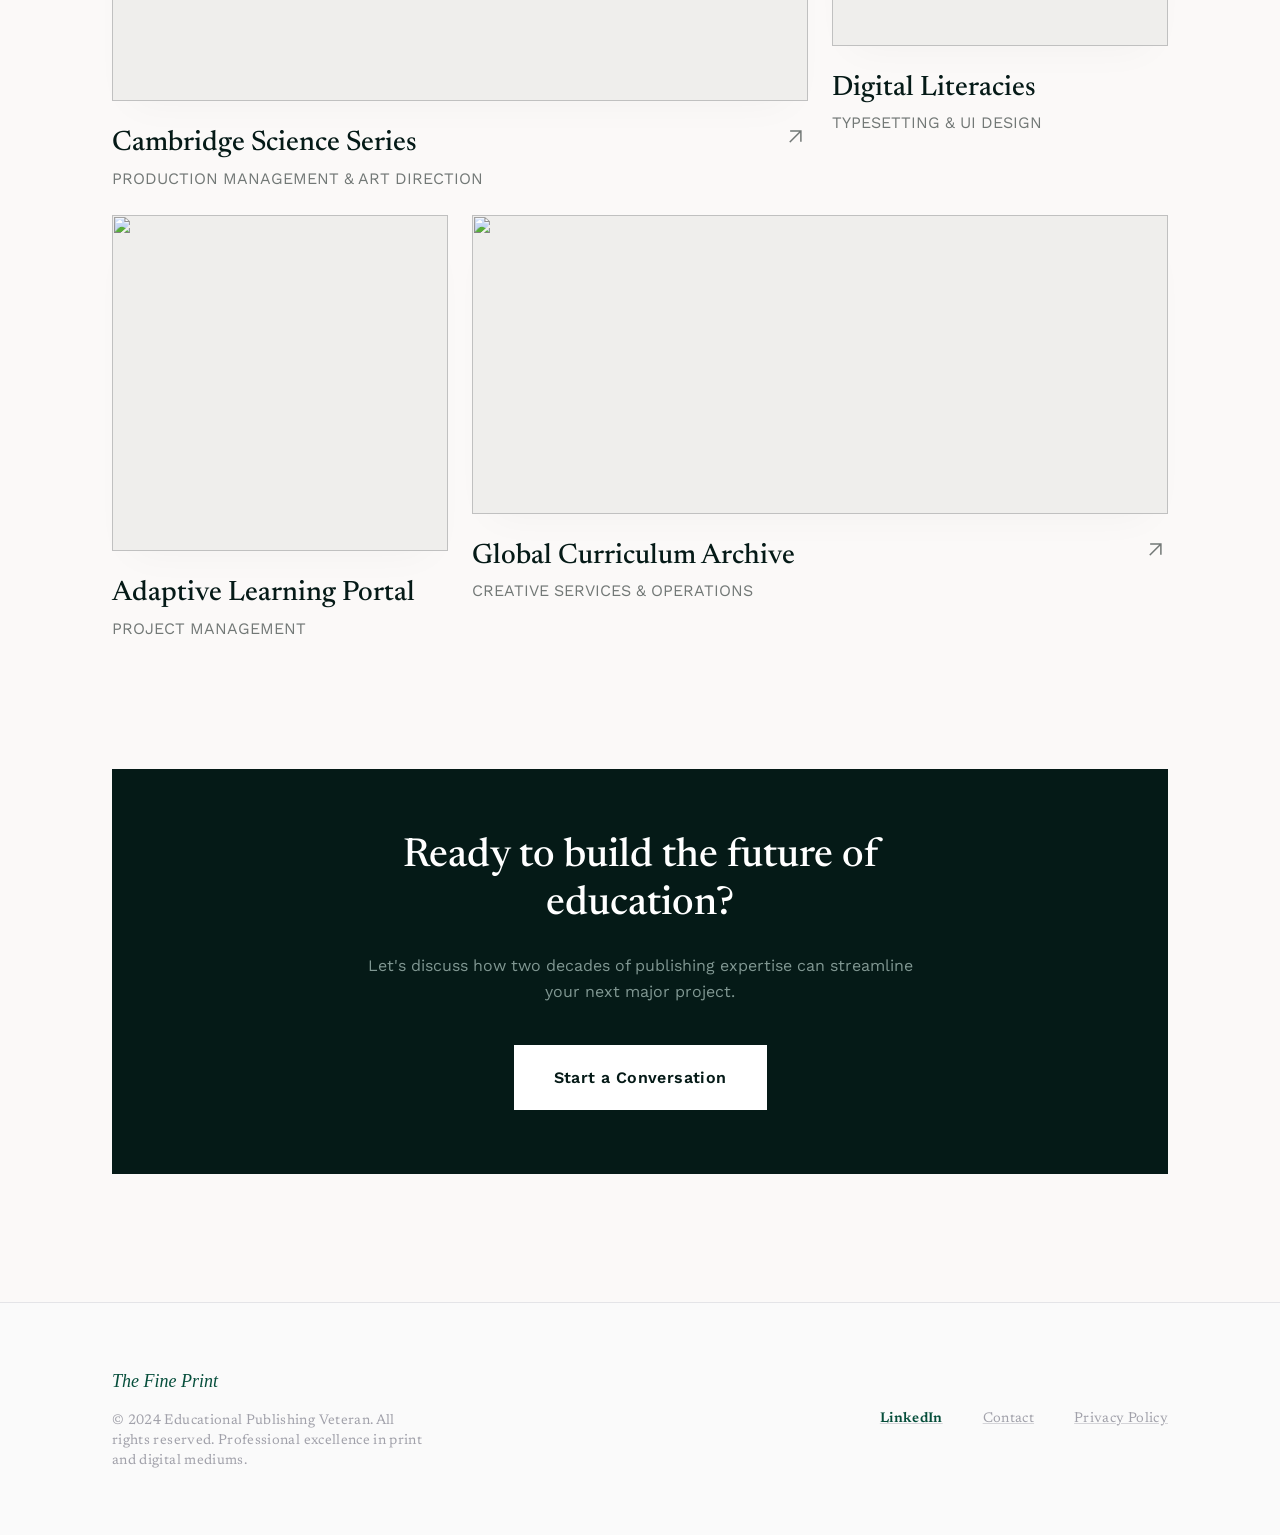
==== commit b85b4a18: "about link header update" ====
--- a/index.html
+++ b/index.html
@@ -109,7 +109,7 @@
 <div class="hidden md:flex items-center gap-10 font-['Newsreader'] italic font-medium">
 <a class="text-emerald-900 dark:text-emerald-300 border-b-2 border-emerald-900 dark:border-emerald-300 pb-1 hover:text-emerald-700 dark:hover:text-emerald-200 transition-colors duration-300" href="#">Home</a>
 <a class="text-zinc-500 dark:text-zinc-400 hover:text-emerald-700 dark:hover:text-emerald-200 transition-colors duration-300" href="#">Gallery</a>
-<a class="text-zinc-500 dark:text-zinc-400 hover:text-emerald-700 dark:hover:text-emerald-200 transition-colors duration-300" href="/about_resume">About>About</a>
+<a class="text-zinc-500 dark:text-zinc-400 hover:text-emerald-700 dark:hover:text-emerald-200 transition-colors duration-300" href="/about_resume">About</a>
 <a class="text-zinc-500 dark:text-zinc-400 hover:text-emerald-700 dark:hover:text-emerald-200 transition-colors duration-300" href="#">Resume</a>
 </div>
 <button class="px-6 py-2 bg-primary text-on-primary font-body-md text-sm transition-all duration-300 hover:opacity-90">
